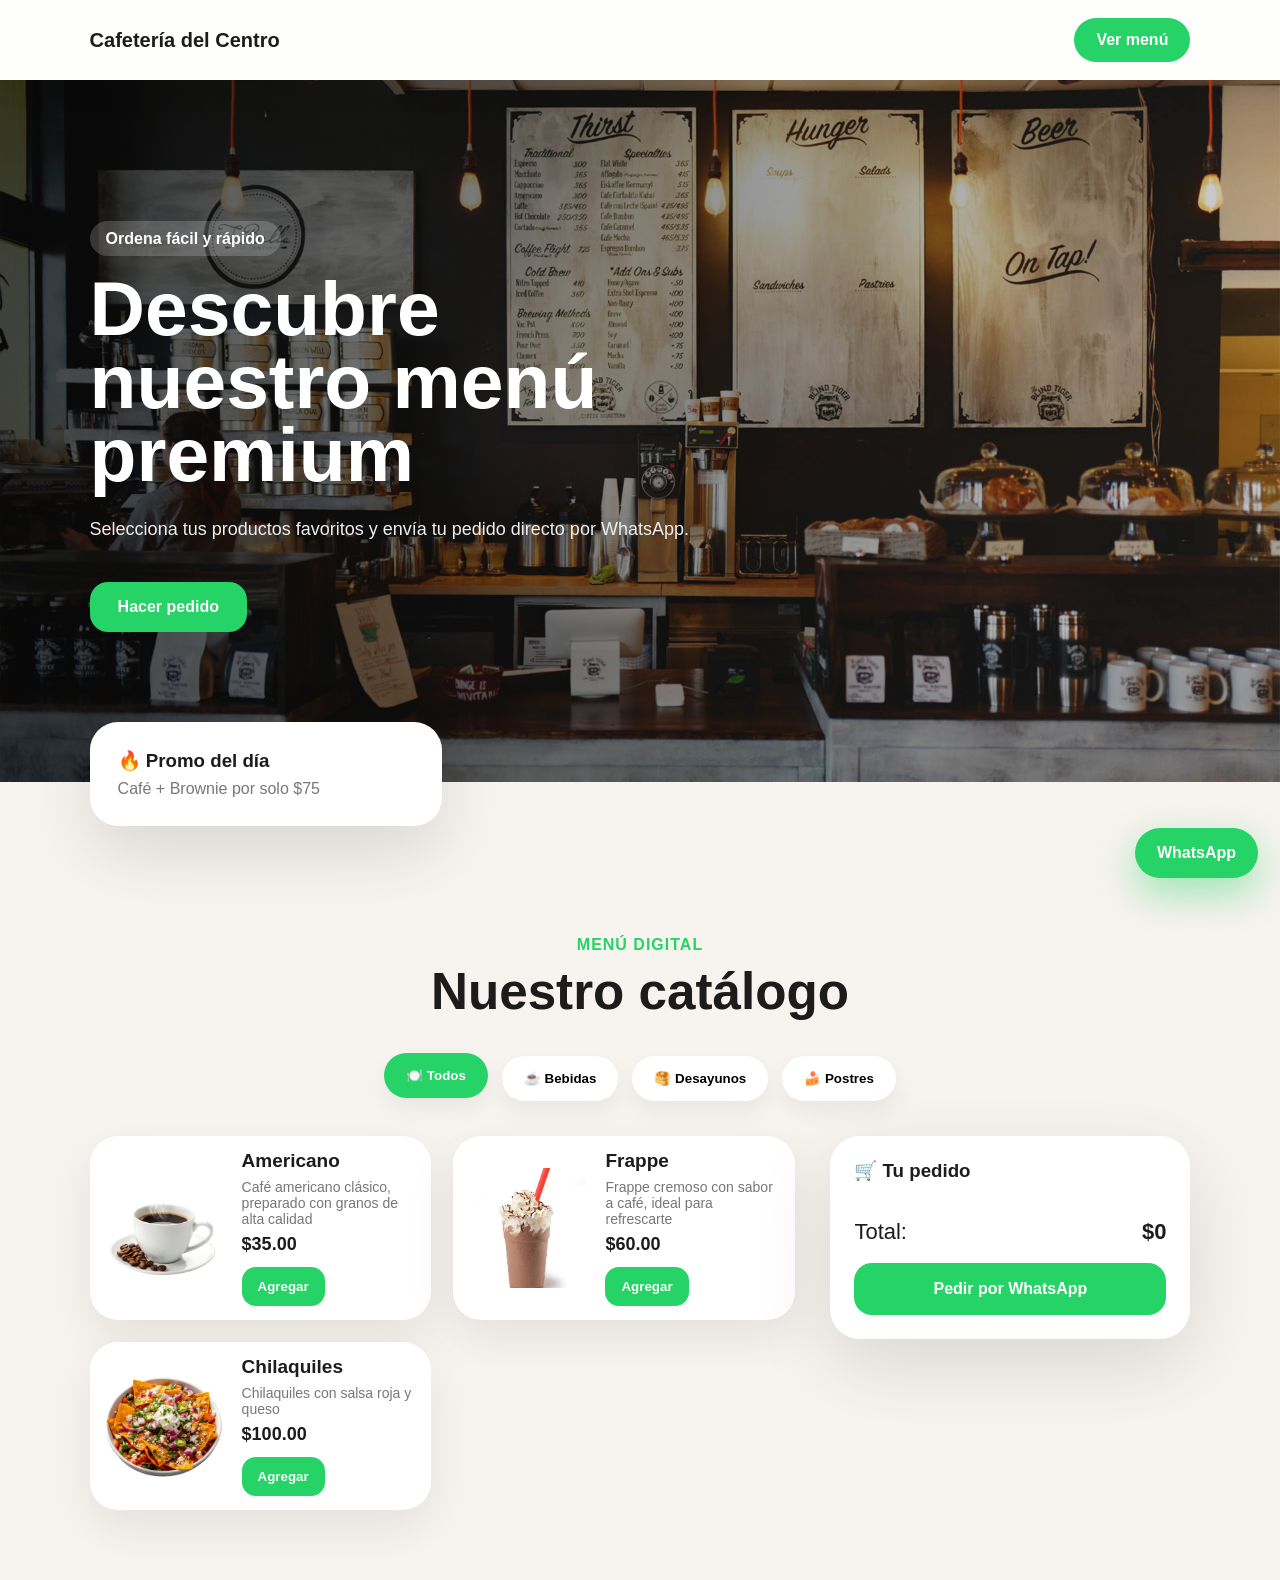
==== index.html @ 7b77f5ba "Add files via upload" ====
<!DOCTYPE html>
<html lang="es">
<head>
  <meta charset="UTF-8">
  <meta name="viewport" content="width=device-width, initial-scale=1.0">
  <title>Cafetería del Centro | Catálogo Digital</title>
  <link rel="stylesheet" href="style.css">
</head>
<body>

<header class="navbar">
  <div class="brand">
    <div>
      <h1>Cafetería del Centro</h1>
    </div>
  </div>

  <a href="#catalogo" class="btn-header">Ver menú</a>
</header>

<section class="hero">
  <div class="hero-info">
    <span>Ordena fácil y rápido</span>
    <h2>Descubre nuestro menú premium</h2>
    <p>Selecciona tus productos favoritos y envía tu pedido directo por WhatsApp.</p>
    <a href="#catalogo">Hacer pedido</a>
  </div>
</section>

<section class="promos">
  <div class="promo-card">
    <h3>🔥 Promo del día</h3>
    <p>Café + Brownie por solo $75</p>
  </div>
</section>

<section class="catalogo" id="catalogo">
  <div class="section-title">
    <span>Menú digital</span>
    <h2>Nuestro catálogo</h2>
  </div>

  <div class="categorias">
    <button class="activo" onclick="filtrarProductos('Todos', this)">🍽️ Todos</button>
    <button onclick="filtrarProductos('Bebidas', this)">☕ Bebidas</button>
    <button onclick="filtrarProductos('Desayunos', this)">🥞 Desayunos</button>
    <button onclick="filtrarProductos('Postres', this)">🍰 Postres</button>
  </div>

  <div class="layout">
    <div class="productos" id="productos"></div>

    <aside class="carrito">
      <h3>🛒 Tu pedido</h3>
      <div id="itemsCarrito" class="items-carrito"></div>

      <div class="total-box">
        <span>Total:</span>
        <strong>$<span id="total">0</span></strong>
      </div>

      <button class="btn-whatsapp" onclick="enviarWhatsApp()">
        Pedir por WhatsApp
      </button>
    </aside>
  </div>
</section>

<a class="whatsapp-flotante" href="https://wa.me/526621234567" target="_blank">
  WhatsApp
</a>

<script src="app.js"></script>
</body>
</html>
---- style.css ----
* {
  box-sizing: border-box;
  font-family: 'Poppins', Arial, sans-serif;
}

html {
  scroll-behavior: smooth;
}

body {
  margin: 0;
  background: #f7f3ee;
  color: #1c1c1c;
}

/* HEADER */

.navbar {
  width: 100%;
  padding: 18px 7%;
  background: rgba(255,255,255,.85);
  backdrop-filter: blur(18px);
  position: sticky;
  top: 0;
  z-index: 100;
  display: flex;
  justify-content: space-between;
  align-items: center;
  box-shadow: 0 10px 30px rgba(0,0,0,.06);
}

.brand {
  display: flex;
  align-items: center;
  gap: 14px;
}

.brand img {
  width: 55px;
  height: 55px;
  border-radius: 16px;
  object-fit: cover;
}

.brand h1 {
  margin: 0;
  font-size: 20px;
}

.brand p {
  margin: 3px 0 0;
  color: #777;
  font-size: 13px;
}

.btn-header {
  background: #25d366;
  color: white;
  padding: 13px 22px;
  border-radius: 999px;
  text-decoration: none;
  font-weight: 800;
}

/* HERO */

.hero {
  min-height: 78vh;
  background:
    linear-gradient(90deg, rgba(0,0,0,.72), rgba(0,0,0,.18)),
    url("imagen/fondo.jpg");
  background-size: cover;
  background-position: center;
  display: flex;
  align-items: center;
  padding: 7%;
  color: white;
}

.hero-info {
  max-width: 620px;
  animation: subir .8s ease;
}

.hero-info span {
  background: rgba(255,255,255,.18);
  padding: 9px 16px;
  border-radius: 999px;
  font-weight: 800;
}

.hero-info h2 {
  font-size: clamp(40px, 6vw, 78px);
  line-height: .95;
  margin: 24px 0;
}

.hero-info p {
  font-size: 18px;
  color: #eee;
  line-height: 1.6;
}

.hero-info a {
  display: inline-block;
  margin-top: 20px;
  background: #25d366;
  color: white;
  padding: 16px 28px;
  border-radius: 18px;
  text-decoration: none;
  font-weight: 900;
}

/* PROMOS */

.promos {
  width: 86%;
  margin: -60px auto 80px;
  display: grid;
  grid-template-columns: repeat(3, 1fr);
  gap: 22px;
  position: relative;
  z-index: 2;
}

.promo-card {
  background: white;
  padding: 28px;
  border-radius: 28px;
  box-shadow: 0 25px 70px rgba(0,0,0,.12);
  transition: .3s;
}

.promo-card:hover {
  transform: translateY(-8px);
}

.promo-card h3 {
  margin: 0 0 8px;
}

.promo-card p {
  margin: 0;
  color: #777;
}

/* SECCIONES */

.destacados,
.catalogo {
  width: 86%;
  margin: auto;
  padding: 30px 0 70px;
}

.section-title {
  text-align: center;
  margin-bottom: 35px;
}

.section-title span {
  color: #25d366;
  font-weight: 900;
  text-transform: uppercase;
  letter-spacing: 1px;
}

.section-title h2 {
  font-size: clamp(34px, 4vw, 56px);
  margin: 8px 0 0;
}

/* DESTACADOS */

.destacados-grid {
  display: grid;
  grid-template-columns: repeat(3, 1fr);
  gap: 25px;
}

.destacado-card {
  background: white;
  border-radius: 30px;
  overflow: hidden;
  box-shadow: 0 20px 60px rgba(0,0,0,.09);
  transition: .3s;
}

.destacado-card:hover {
  transform: translateY(-8px);
}

.destacado-card img {
  width: 100%;
  height: 230px;
  object-fit: cover;
}

.destacado-info {
  padding: 22px;
}

.destacado-info h3 {
  margin: 0;
}

.destacado-info p {
  color: #777;
}

.destacado-info button {
  border: none;
  background: #111;
  color: white;
  padding: 13px 18px;
  border-radius: 14px;
  font-weight: 800;
  cursor: pointer;
}

/* CATEGORÍAS */

.categorias {
  display: flex;
  justify-content: center;
  flex-wrap: wrap;
  gap: 14px;
  margin-bottom: 35px;
}

.categorias button {
  border: none;
  background: white;
  padding: 15px 22px;
  border-radius: 999px;
  box-shadow: 0 10px 25px rgba(0,0,0,.06);
  font-weight: 900;
  cursor: pointer;
  transition: .3s;
}

.categorias button:hover,
.categorias .activo {
  background: #25d366;
  color: white;
  transform: translateY(-3px);
}

/* LAYOUT */

.layout {
  display: grid;
  grid-template-columns: 1fr 360px;
  gap: 35px;
  align-items: start;
}

/* PRODUCTOS */

.productos {
  display: grid;
  grid-template-columns: repeat(2, 1fr);
  gap: 22px;
}

.producto {
  background: white;
  padding: 14px;
  border-radius: 28px;
  display: grid;
  grid-template-columns: 120px 1fr;
  gap: 18px;
  align-items: center;
  box-shadow: 0 18px 50px rgba(0,0,0,.08);
  transition: .3s;
  animation: aparecer .4s ease;
}

.producto:hover {
  transform: translateY(-6px);
}

.producto img {
  width: 120px;
  height: 120px;
  border-radius: 22px;
  object-fit: cover;
}

.producto h4 {
  margin: 0;
  font-size: 19px;
}

.producto p {
  color: #777;
  margin: 7px 0;
  font-size: 14px;
}

.producto strong {
  font-size: 18px;
}

.producto button {
  margin-top: 12px;
  border: none;
  background: #25d366;
  color: white;
  padding: 12px 16px;
  border-radius: 14px;
  font-weight: 900;
  cursor: pointer;
}

/* CARRITO */

.carrito {
  background: white;
  padding: 24px;
  border-radius: 30px;
  box-shadow: 0 25px 80px rgba(0,0,0,.12);
  position: sticky;
  top: 110px;
}

.carrito h3 {
  margin-top: 0;
}

.item-carrito {
  display: flex;
  justify-content: space-between;
  gap: 12px;
  align-items: center;
  border-bottom: 1px solid #eee;
  padding: 12px 0;
}

.item-carrito p {
  margin: 0;
  font-weight: 800;
}

.item-carrito span {
  color: #777;
  font-size: 13px;
}

.eliminar {
  border: none;
  background: #ffe5e5;
  color: #d10000;
  width: 34px;
  height: 34px;
  border-radius: 10px;
  cursor: pointer;
  font-weight: 900;
}

.total-box {
  display: flex;
  justify-content: space-between;
  padding: 18px 0;
  font-size: 22px;
}

.btn-whatsapp {
  width: 100%;
  border: none;
  background: #25d366;
  color: white;
  padding: 17px;
  border-radius: 18px;
  font-weight: 900;
  font-size: 16px;
  cursor: pointer;
}

/* WHATSAPP FLOTANTE */

.whatsapp-flotante {
  position: fixed;
  right: 22px;
  bottom: 22px;
  background: #25d366;
  color: white;
  padding: 16px 22px;
  border-radius: 999px;
  font-weight: 900;
  text-decoration: none;
  box-shadow: 0 15px 40px rgba(37,211,102,.45);
  z-index: 200;
}

/* ANIMACIONES */

@keyframes subir {
  from {
    opacity: 0;
    transform: translateY(35px);
  }

  to {
    opacity: 1;
    transform: translateY(0);
  }
}

@keyframes aparecer {
  from {
    opacity: 0;
    transform: scale(.96);
  }

  to {
    opacity: 1;
    transform: scale(1);
  }
}

/* RESPONSIVE */

@media (max-width: 1000px) {
  .layout {
    grid-template-columns: 1fr;
  }

  .carrito {
    position: static;
  }

  .destacados-grid,
  .promos {
    grid-template-columns: 1fr;
  }

  .productos {
    grid-template-columns: 1fr;
  }
}

@media (max-width: 600px) {
  .navbar {
    padding: 14px 5%;
  }

  .btn-header {
    display: none;
  }

  .brand h1 {
    font-size: 16px;
  }

  .hero {
    min-height: 70vh;
    padding: 9% 6%;
  }

  .promos,
  .destacados,
  .catalogo {
    width: 92%;
  }

  .producto {
    grid-template-columns: 95px 1fr;
  }

  .producto img {
    width: 95px;
    height: 95px;
  }

  .whatsapp-flotante {
    right: 14px;
    bottom: 14px;
    padding: 13px 17px;
  }
}
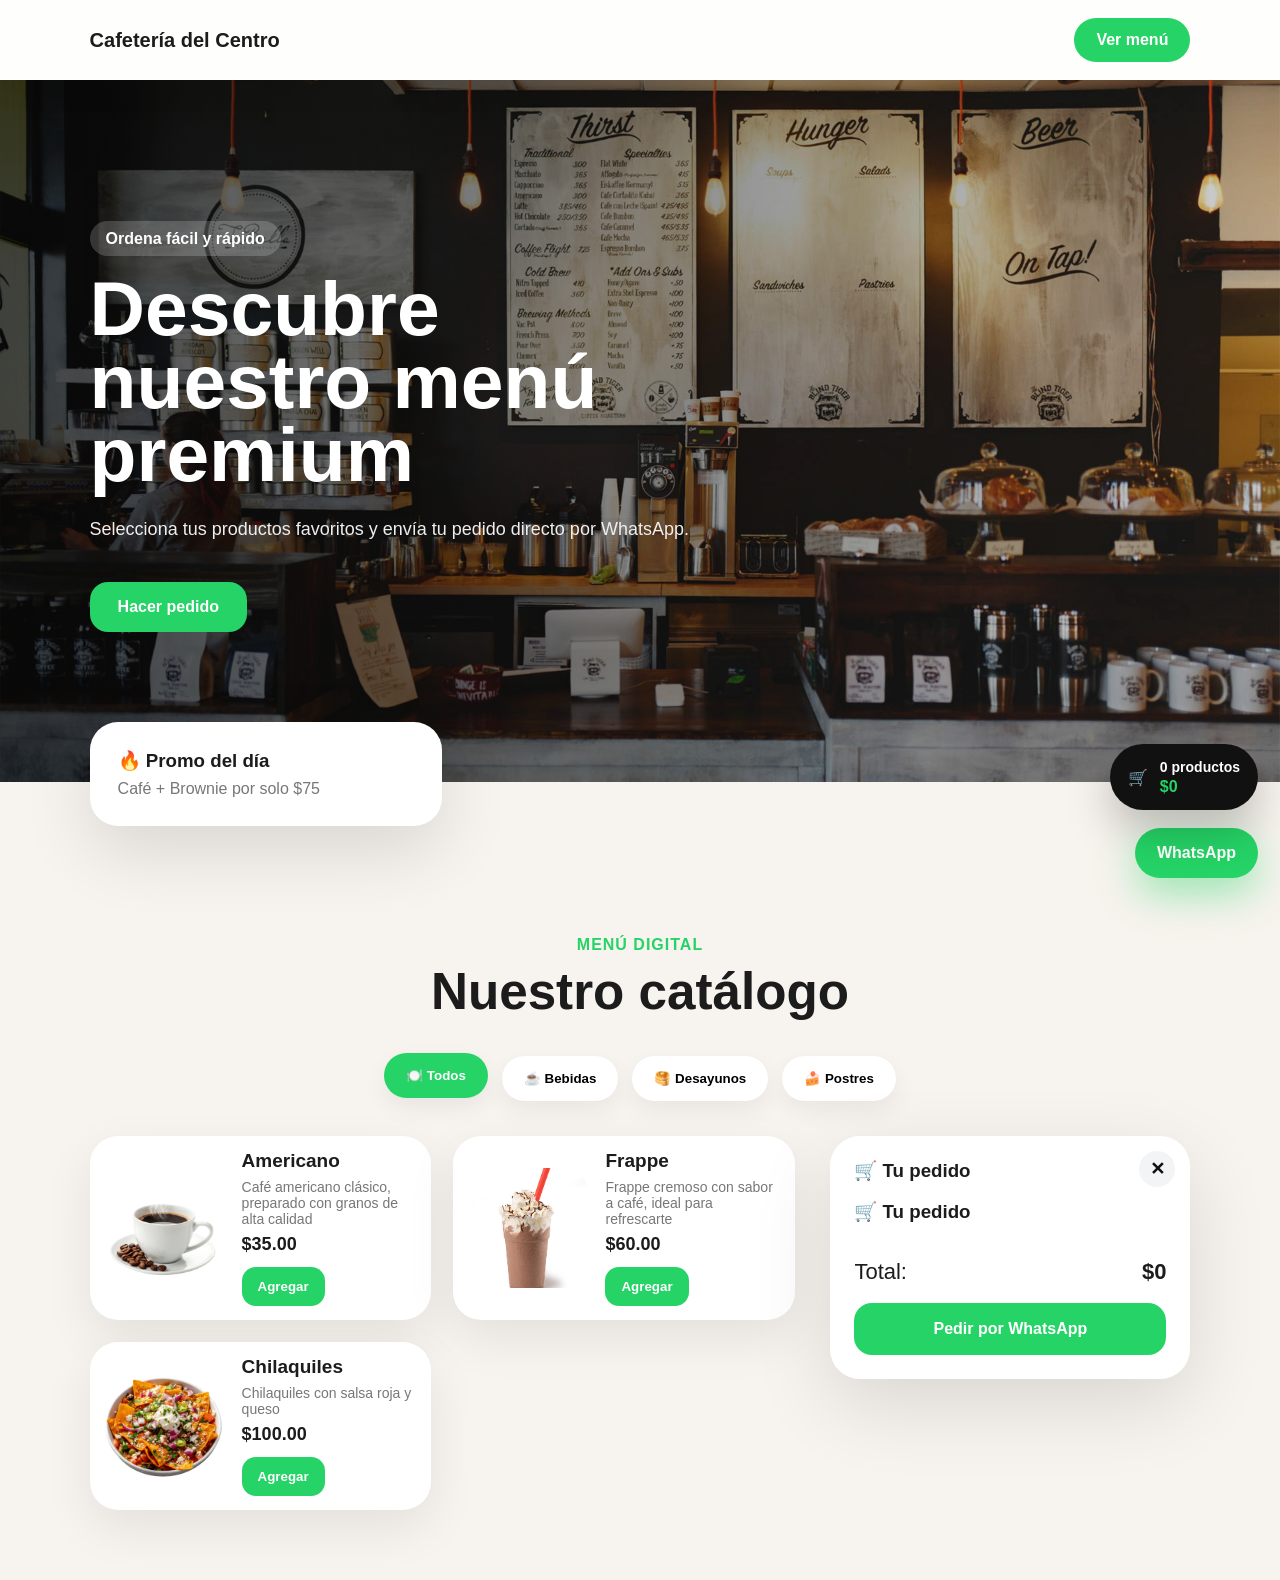
==== commit 9fdc8cf4: "Add files via upload" ====
--- a/index.html
+++ b/index.html
@@ -52,6 +52,11 @@
 
     <aside class="carrito">
       <h3>🛒 Tu pedido</h3>
+      <h3>🛒 Tu pedido</h3>
+
+<button class="cerrar-carrito" onclick="cerrarCarrito()">
+  ✕
+</button>
       <div id="itemsCarrito" class="items-carrito"></div>
 
       <div class="total-box">
@@ -66,10 +71,18 @@
   </div>
 </section>
 
-<a class="whatsapp-flotante" href="https://wa.me/526621234567" target="_blank">
+<a class="whatsapp-flotante" href="https://wa.me/526621668765" target="_blank">
   WhatsApp
 </a>
 
 <script src="app.js"></script>
+
+<div class="mini-carrito" onclick="toggleCarrito()">
+  🛒
+  <div>
+    <strong><span id="miniCantidad">0</span> productos</strong>
+    <p>$<span id="miniTotal">0</span></p>
+  </div>
+</div>
 </body>
 </html>
--- a/style.css
+++ b/style.css
@@ -479,4 +479,79 @@
     bottom: 14px;
     padding: 13px 17px;
   }
+}
+
+.mini-carrito {
+  position: fixed;
+  right: 22px;
+  bottom: 90px;
+  background: #111;
+  color: white;
+  padding: 14px 18px;
+  border-radius: 999px;
+  display: flex;
+  align-items: center;
+  gap: 12px;
+  cursor: pointer;
+  z-index: 300;
+  box-shadow: 0 18px 45px rgba(0,0,0,.25);
+  animation: aparecer .3s ease;
+}
+
+.mini-carrito strong {
+  font-size: 14px;
+}
+
+.mini-carrito p {
+  margin: 2px 0 0;
+  color: #25d366;
+  font-weight: 900;
+}
+
+.mini-carrito.vacio {
+  display: none;
+}
+
+@media (max-width: 600px) {
+  .mini-carrito {
+    right: 14px;
+    bottom: 80px;
+  }
+}
+
+@media (max-width: 1000px) {
+  .carrito {
+    position: fixed;
+    left: 50%;
+    bottom: 20px;
+    transform: translateX(-50%) translateY(130%);
+    width: min(420px, 92%);
+    max-height: 80vh;
+    overflow-y: auto;
+    z-index: 9999;
+    transition: .35s ease;
+  }
+
+  .carrito.abierto {
+    transform: translateX(-50%) translateY(0);
+  }
+}
+
+.cerrar-carrito {
+  position: absolute;
+  top: 15px;
+  right: 15px;
+  width: 36px;
+  height: 36px;
+  border: none;
+  border-radius: 50%;
+  background: #f3f4f6;
+  color: #111;
+  cursor: pointer;
+  font-size: 18px;
+  font-weight: bold;
+}
+
+.cerrar-carrito:hover {
+  background: #e5e7eb;
 }
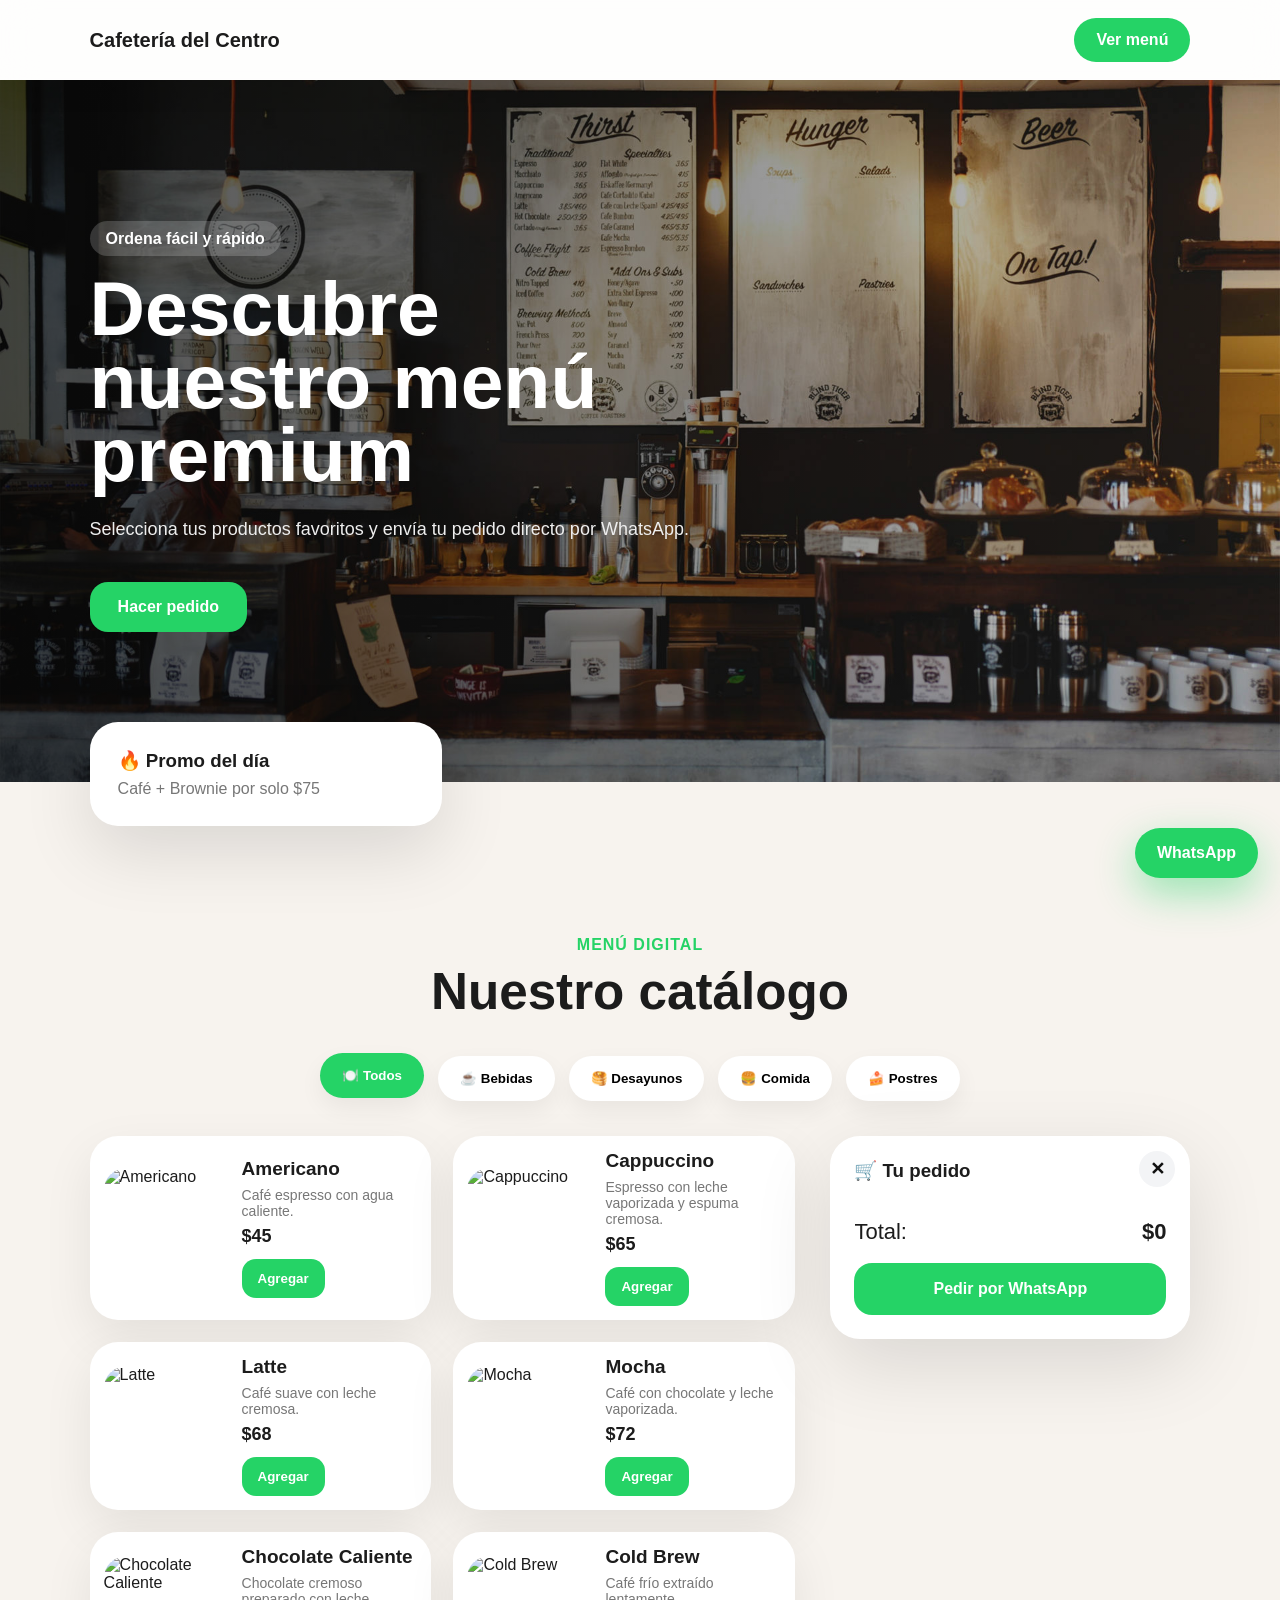
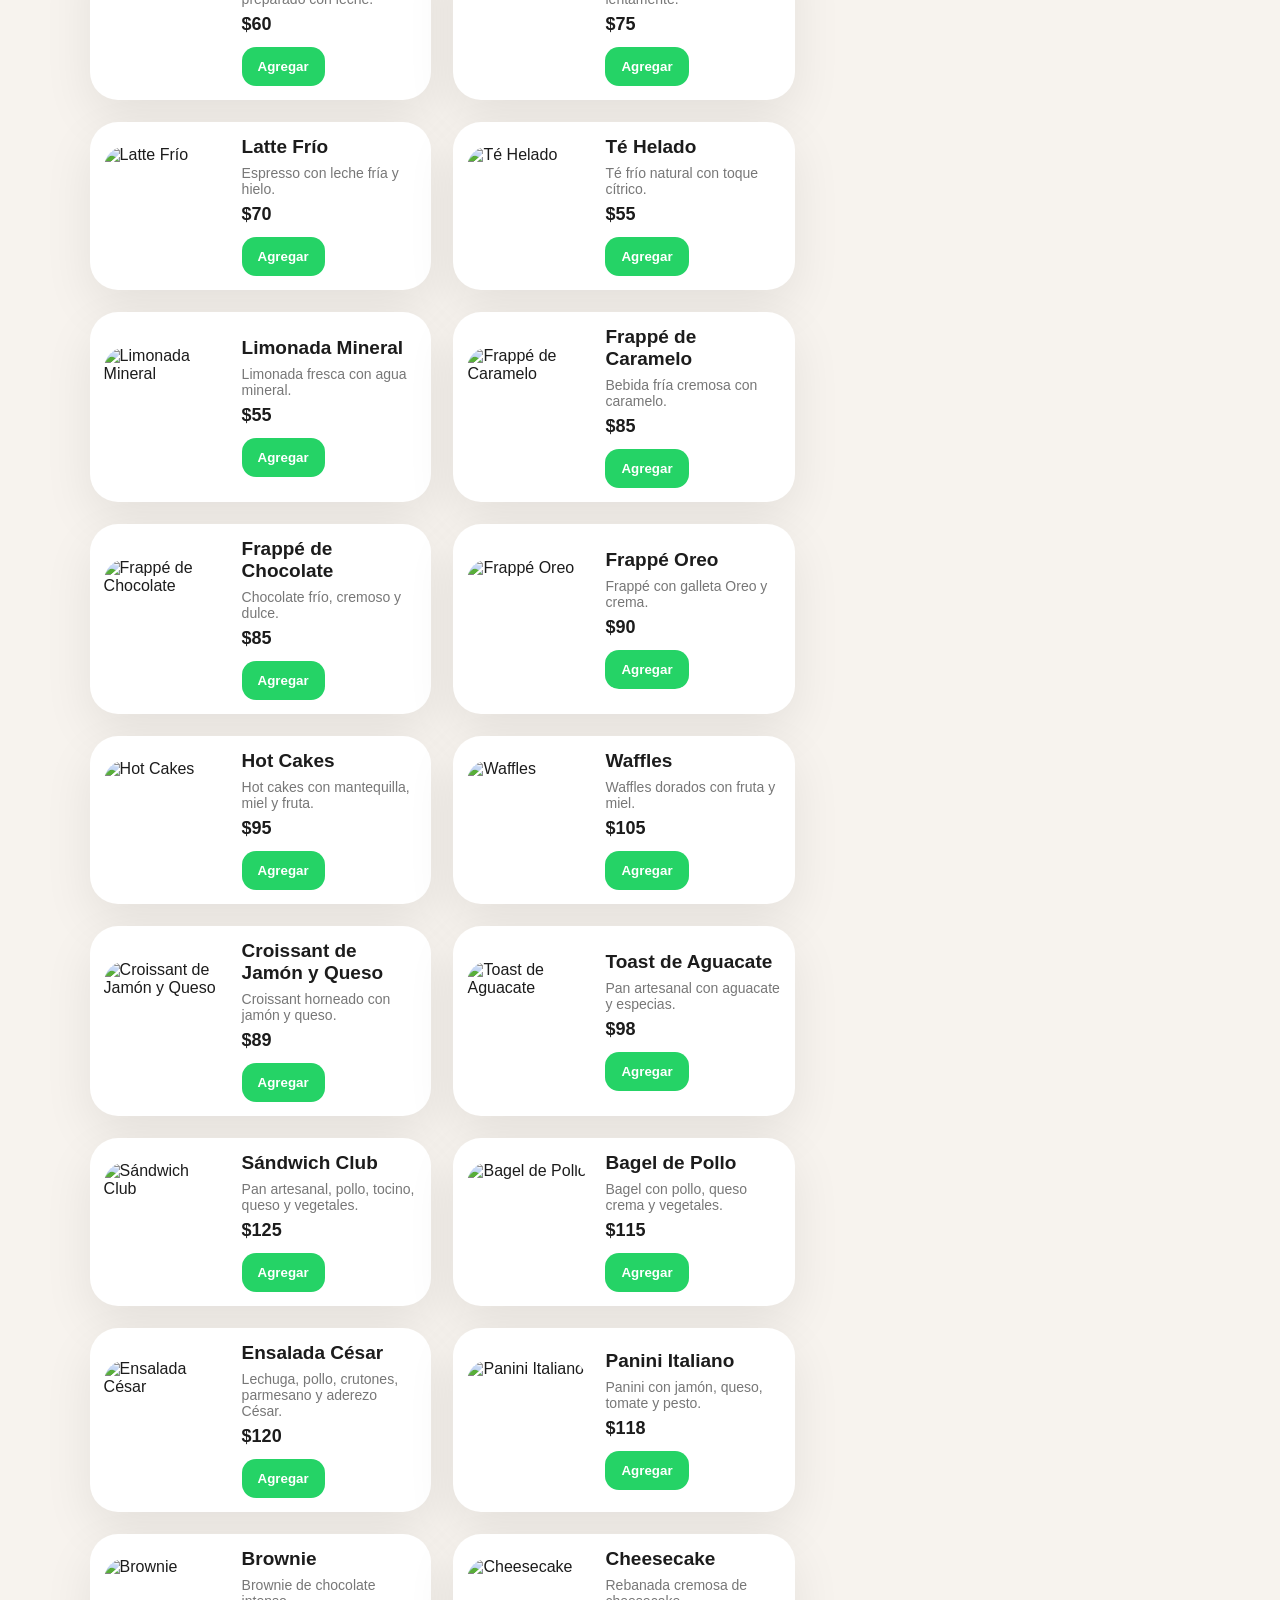
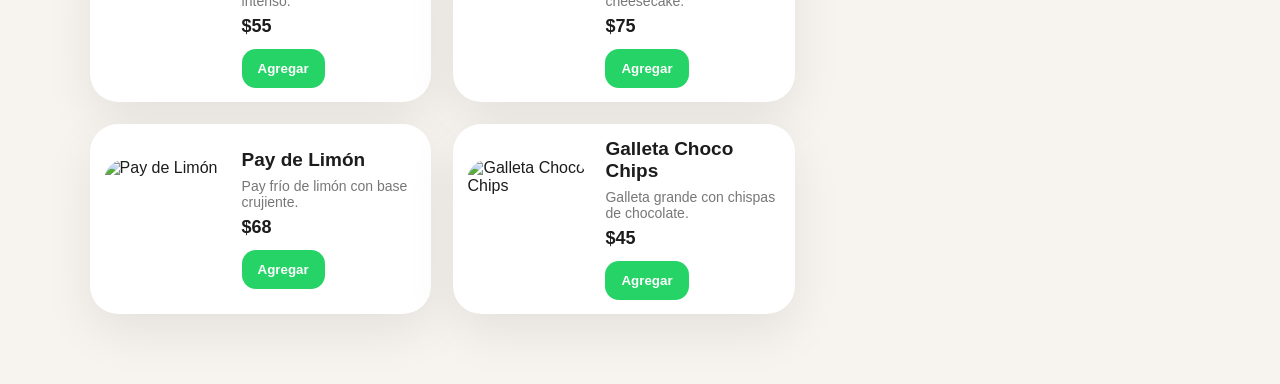
==== commit db320edc: "Add files via upload" ====
--- a/index.html
+++ b/index.html
@@ -40,18 +40,24 @@
     <h2>Nuestro catálogo</h2>
   </div>
 
-  <div class="categorias">
-    <button class="activo" onclick="filtrarProductos('Todos', this)">🍽️ Todos</button>
-    <button onclick="filtrarProductos('Bebidas', this)">☕ Bebidas</button>
-    <button onclick="filtrarProductos('Desayunos', this)">🥞 Desayunos</button>
-    <button onclick="filtrarProductos('Postres', this)">🍰 Postres</button>
-  </div>
+<div class="categorias">
+  <button class="activo" onclick="filtrarProductos('Todos', this)">🍽️ Todos</button>
+  <button onclick="filtrarProductos('Bebidas', this)">☕ Bebidas</button>
+  <button onclick="filtrarProductos('Desayunos', this)">🥞 Desayunos</button>
+  <button onclick="filtrarProductos('Comida', this)">🍔 Comida</button>
+  <button onclick="filtrarProductos('Postres', this)">🍰 Postres</button>
+</div>
+
+<div class="subcategorias oculto" id="subcategoriasBebidas">
+  <button onclick="filtrarSubcategoria('Calientes', this)">Calientes</button>
+  <button onclick="filtrarSubcategoria('Frías', this)">Frías</button>
+  <button onclick="filtrarSubcategoria('Frappés', this)">Frappés</button>
+</div>
 
   <div class="layout">
     <div class="productos" id="productos"></div>
 
     <aside class="carrito">
-      <h3>🛒 Tu pedido</h3>
       <h3>🛒 Tu pedido</h3>
 
 <button class="cerrar-carrito" onclick="cerrarCarrito()">
@@ -75,14 +81,14 @@
   WhatsApp
 </a>
 
-<script src="app.js"></script>
-
-<div class="mini-carrito" onclick="toggleCarrito()">
+<div class="mini-carrito vacio" onclick="toggleCarrito()">
   🛒
   <div>
     <strong><span id="miniCantidad">0</span> productos</strong>
     <p>$<span id="miniTotal">0</span></p>
   </div>
 </div>
+
+<script src="app.js"></script>
 </body>
 </html>
--- a/style.css
+++ b/style.css
@@ -554,4 +554,37 @@
 
 .cerrar-carrito:hover {
   background: #e5e7eb;
+}
+
+.oculto {
+  display: none !important;
+}
+
+.subcategorias {
+  display: flex;
+  justify-content: center;
+  flex-wrap: wrap;
+  gap: 12px;
+  margin: -18px 0 35px;
+}
+
+.subcategorias button {
+  border: none;
+  background: #111;
+  color: white;
+  padding: 12px 18px;
+  border-radius: 999px;
+  font-weight: 900;
+  cursor: pointer;
+}
+
+.subcategorias button.activo {
+  background: #25d366;
+}
+
+.titulo-subseccion {
+  grid-column: 1 / -1;
+  font-size: 28px;
+  margin: 25px 0 5px;
+  color: #111;
 }
